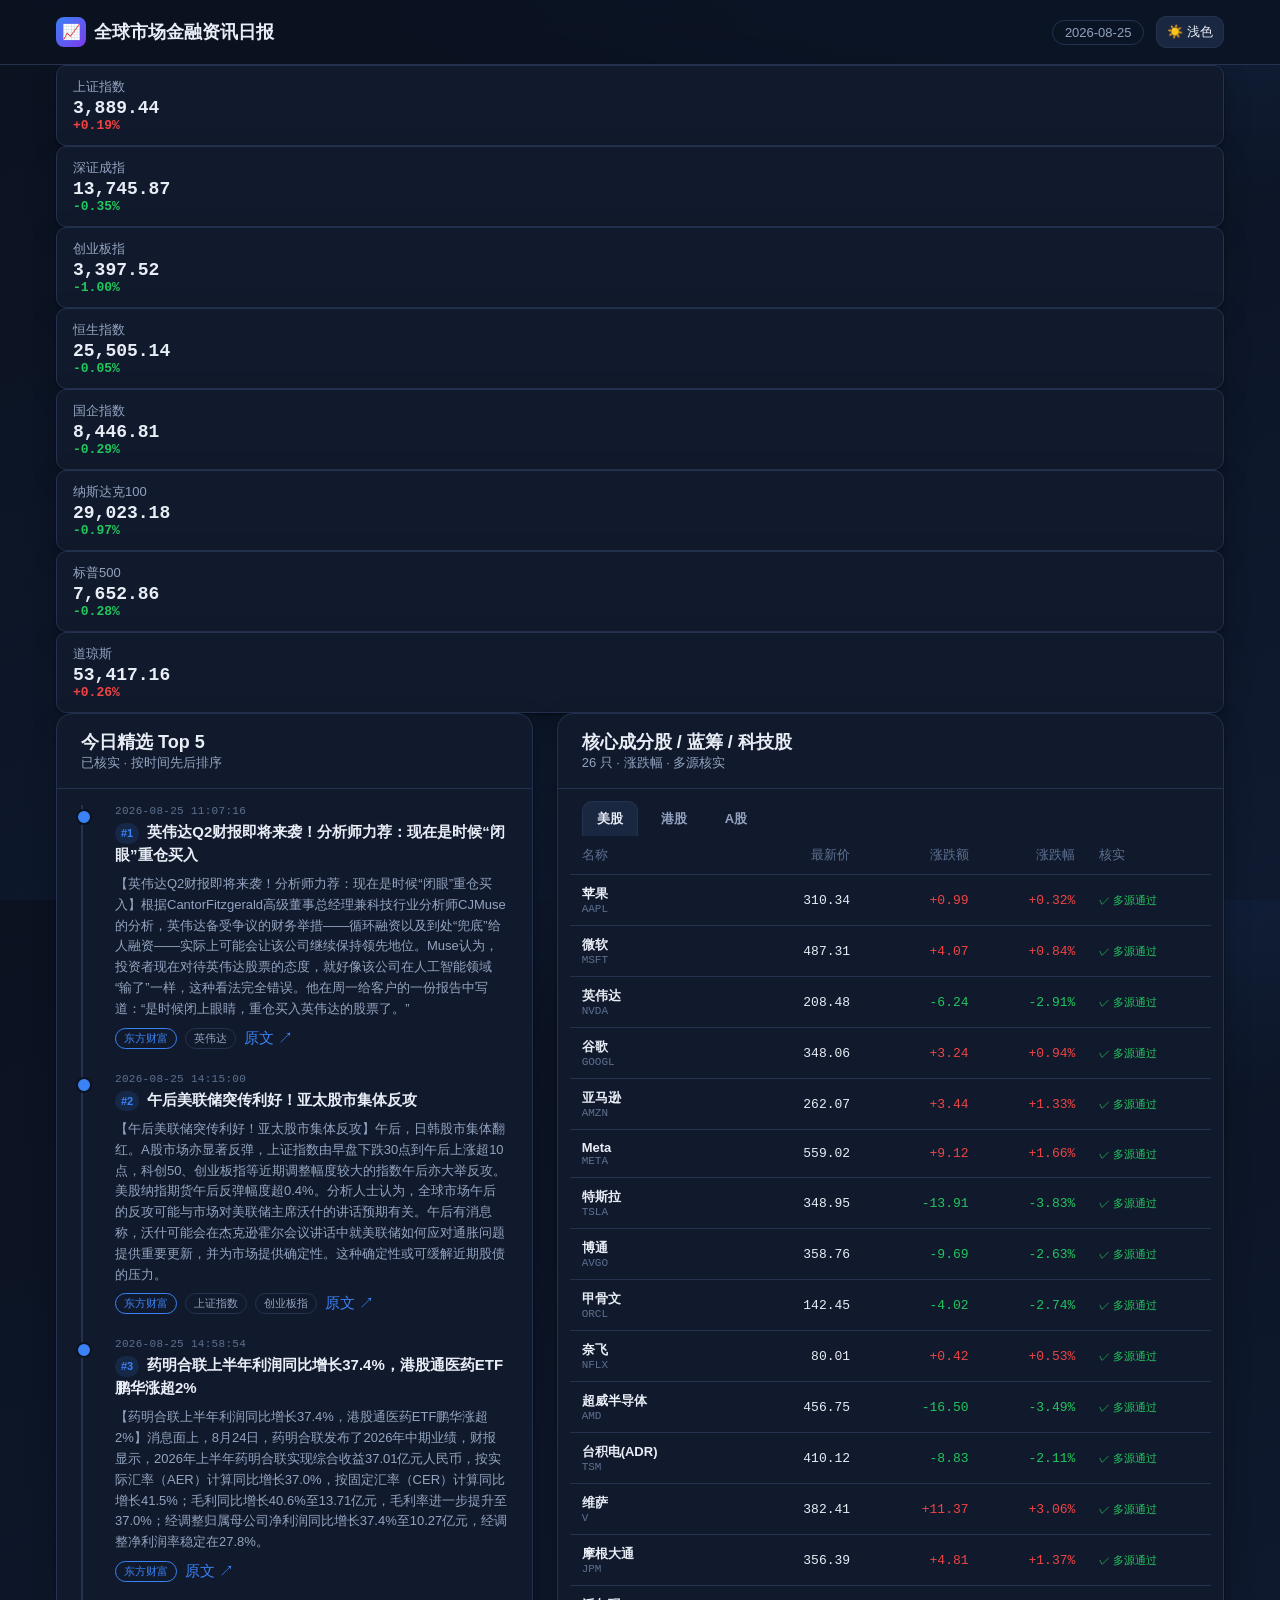
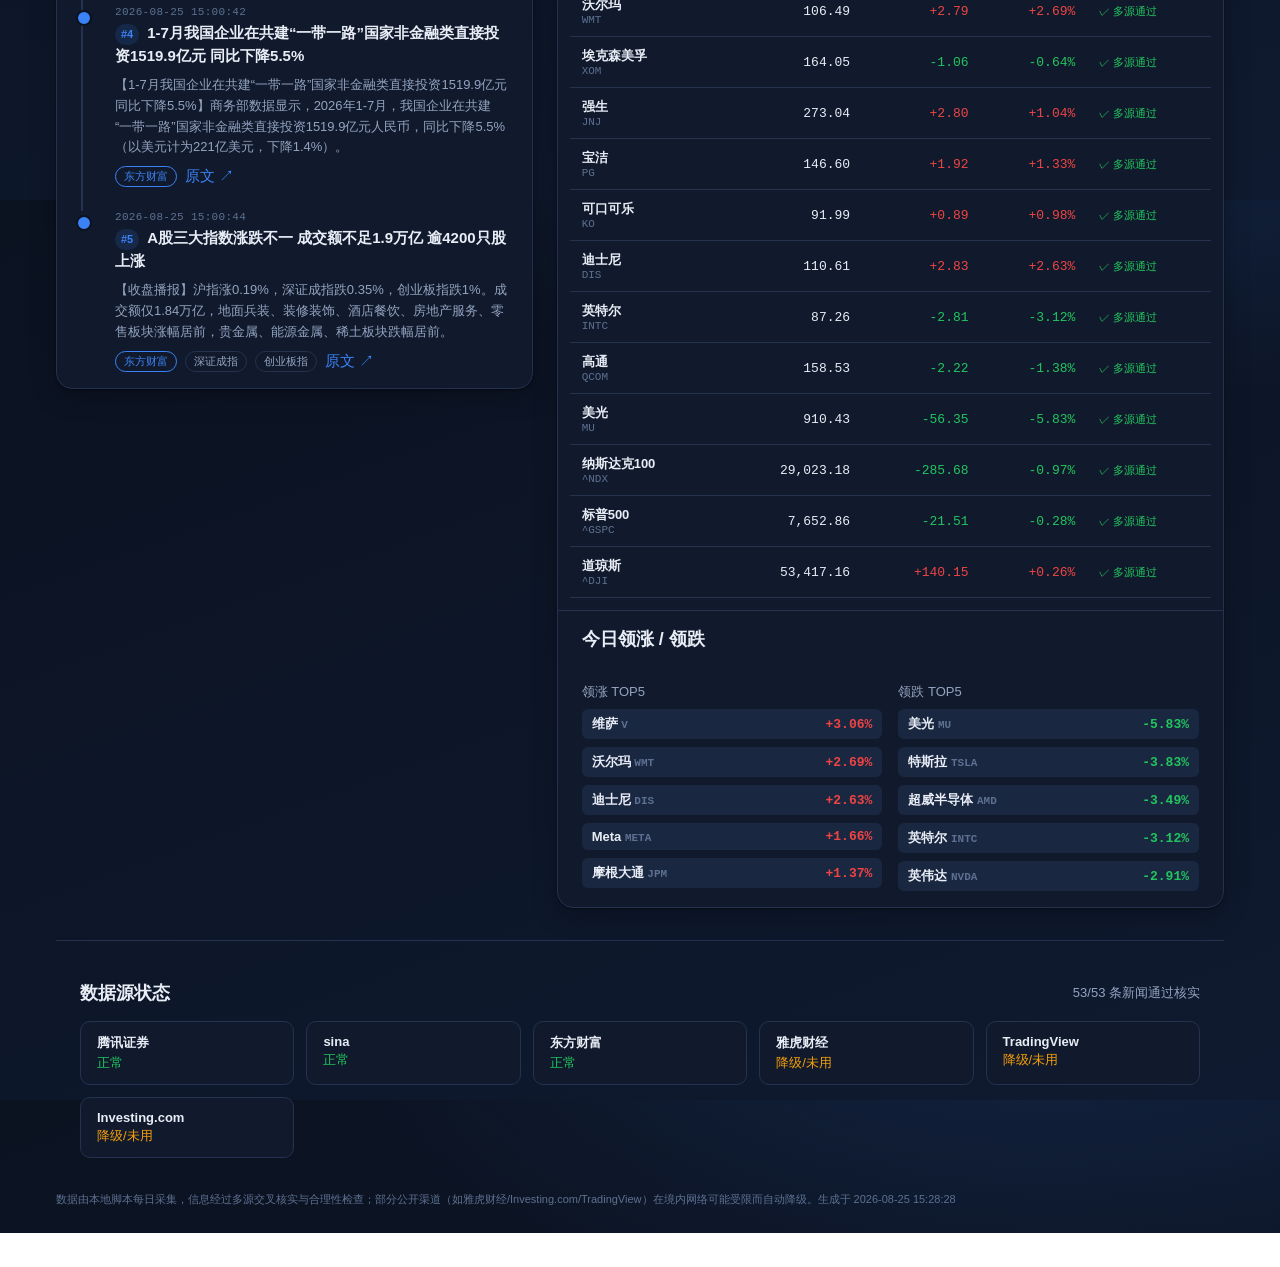
==== web/index.html @ fa8cbd52 "feat: 每日金融资讯采集网站（多源行情/新闻 + 交叉核实 + Top5 提炼 + 前端日报）" ====
<!DOCTYPE html>
<html lang="zh-CN">
<head>
<meta charset="UTF-8">
<meta name="viewport" content="width=device-width, initial-scale=1.0">
<title>全球市场金融资讯日报</title>
<link rel="stylesheet" href="css/design-tokens.css">
<link rel="stylesheet" href="css/styles.css">
</head>
<body data-theme="dark">

<header class="topbar">
  <div class="wrap topbar-inner">
    <div class="brand">
      <span class="logo">📈</span>
      <span>全球市场金融资讯日报</span>
    </div>
    <div class="topbar-right">
      <span class="date-chip" id="dateChip">加载中…</span>
      <button class="icon-btn" id="themeBtn" title="切换深浅色主题">🌙 / ☀️</button>
    </div>
  </div>
</header>

<main class="wrap">
  <!-- 指数横条 -->
  <section id="indicesStrip" aria-label="主要指数"></section>

  <div class="grid-main">
    <!-- 左：每日 Top5 时间线 -->
    <section class="card" id="top5Card">
      <div class="card-head">
        <div>
          <div class="card-title">今日精选 Top 5</div>
          <div class="card-sub">已核实 · 按时间先后排序</div>
        </div>
      </div>
      <div id="top5Body"><div class="loading"><div class="spinner"></div>加载中…</div></div>
    </section>

    <!-- 右：行情 -->
    <section class="card" id="quotesCard">
      <div class="card-head">
        <div>
          <div class="card-title">核心成分股 / 蓝筹 / 科技股</div>
          <div class="card-sub" id="quotesSub">涨跌幅 · 多源核实</div>
        </div>
      </div>
      <div class="tabs" id="marketTabs">
        <button class="tab active" data-market="us">美股</button>
        <button class="tab" data-market="hk">港股</button>
        <button class="tab" data-market="cn">A股</button>
      </div>
      <div class="table-wrap">
        <table>
          <thead>
            <tr>
              <th>名称</th><th class="num">最新价</th><th class="num">涨跌额</th>
              <th class="num">涨跌幅</th><th>核实</th>
            </tr>
          </thead>
          <tbody id="quotesBody">
            <tr><td colspan="5"><div class="loading"><div class="spinner"></div>加载中…</div></td></tr>
          </tbody>
        </table>
      </div>
      <div class="card-head" style="border-top:1px solid var(--color-border);border-bottom:none">
        <div class="card-title">今日领涨 / 领跌</div>
      </div>
      <div class="movers-grid" id="moversGrid"></div>
    </section>
  </div>

  <!-- 数据源状态 -->
  <footer class="footer">
    <div class="card-head" style="border-bottom:none">
      <div class="card-title">数据源状态</div>
      <div class="card-sub" id="sourceNote"></div>
    </div>
    <div class="src-grid" id="srcGrid" style="padding:0 var(--space-5) var(--space-4)"></div>
    <p class="foot-note" id="footNote"></p>
  </footer>
</main>

<script src="js/app.js"></script>
</body>
</html>
---- web/css/design-tokens.css ----
/* ============================================================
   Design Tokens — 金融资讯日报
   规范文档见项目根目录 design-tokens.md（唯一事实来源）。
   模板只引用变量，不写死颜色。
   ============================================================ */

:root {
  /* ---- 色板：深色数据面板（默认） ---- */
  --color-bg: #0b1220;            /* 页面背景 */
  --color-bg-grad-1: #0b1220;     /* 背景渐变起始 */
  --color-bg-grad-2: #0f1a30;     /* 背景渐变结束 */
  --color-surface: #111a2c;       /* 卡片表面 */
  --color-surface-2: #1a2740;     /* 卡片内嵌/表头 */
  --color-surface-3: #223355;     /* 悬停/选中 */
  --color-border: #243250;        /* 边框 */
  --color-border-strong: #31456e; /* 强调边框 */

  --color-text: #e8edf6;          /* 主文本 */
  --color-text-muted: #93a3c0;    /* 次要文本 */
  --color-text-faint: #5d7091;    /* 弱文本 */
  --color-text-on-accent: #ffffff;

  --color-accent: #3b82f6;        /* 品牌主色 */
  --color-accent-soft: rgba(59, 130, 246, 0.14);

  /* 涨跌色：遵循 A 股习惯（红涨绿跌） */
  --color-up: #ef4444;            /* 涨 */
  --color-up-soft: rgba(239, 68, 68, 0.12);
  --color-down: #22c55e;          /* 跌 */
  --color-down-soft: rgba(34, 197, 94, 0.12);
  --color-flat: #94a3b8;          /* 平 */

  --color-warn: #f59e0b;          /* 警示/待核 */
  --color-warn-soft: rgba(245, 158, 11, 0.12);
  --color-ok: #22c55e;            /* 通过 */
  --color-danger: #ef4444;        /* 失败 */

  /* ---- 字体 ---- */
  --font-sans: -apple-system, BlinkMacSystemFont, "PingFang SC",
               "Hiragino Sans GB", "Microsoft YaHei", "Segoe UI", Roboto, sans-serif;
  --font-mono: "SF Mono", "JetBrains Mono", "Fira Code", Menlo, Consolas, monospace;

  /* ---- 字号 ---- */
  --text-xs: 11px;
  --text-sm: 13px;
  --text-md: 15px;
  --text-lg: 18px;
  --text-xl: 24px;
  --text-2xl: 32px;

  /* ---- 间距 ---- */
  --space-1: 4px;
  --space-2: 8px;
  --space-3: 12px;
  --space-4: 16px;
  --space-5: 24px;
  --space-6: 32px;

  /* ---- 圆角 ---- */
  --radius-sm: 6px;
  --radius-md: 10px;
  --radius-lg: 16px;
  --radius-pill: 999px;

  /* ---- 阴影/动效 ---- */
  --shadow-card: 0 1px 2px rgba(0, 0, 0, 0.4), 0 8px 24px rgba(0, 0, 0, 0.25);
  --shadow-pop: 0 4px 12px rgba(0, 0, 0, 0.5);
  --transition: 0.18s ease;

  /* ---- 布局 ---- */
  --max-width: 1200px;
  --header-height: 64px;
}

/* ---- 浅色主题：通过 [data-theme="light"] 覆盖 ---- */
[data-theme="light"] {
  --color-bg: #f3f5f9;
  --color-bg-grad-1: #f3f5f9;
  --color-bg-grad-2: #e8edf6;
  --color-surface: #ffffff;
  --color-surface-2: #f0f3f9;
  --color-surface-3: #e4eaf4;
  --color-border: #dbe2ee;
  --color-border-strong: #c2cde0;
  --color-text: #17233d;
  --color-text-muted: #55637f;
  --color-text-faint: #8b98b3;
  --color-accent: #2563eb;
  --color-accent-soft: rgba(37, 99, 235, 0.1);
  --shadow-card: 0 1px 2px rgba(20, 30, 60, 0.06), 0 8px 24px rgba(20, 30, 60, 0.08);
  --shadow-pop: 0 4px 12px rgba(20, 30, 60, 0.12);
}
---- web/css/styles.css ----
/* 布局与组件样式：只引用 design-tokens.css 的变量 */

* { box-sizing: border-box; margin: 0; padding: 0; }

html, body { height: 100%; }

body {
  font-family: var(--font-sans);
  font-size: var(--text-md);
  color: var(--color-text);
  background:
    radial-gradient(1200px 500px at 80% -10%, var(--color-accent-soft), transparent 60%),
    linear-gradient(160deg, var(--color-bg-grad-1), var(--color-bg-grad-2));
  min-height: 100vh;
  transition: background var(--transition), color var(--transition);
}

a { color: var(--color-accent); text-decoration: none; }
a:hover { text-decoration: underline; }

.wrap { max-width: var(--max-width); margin: 0 auto; padding: 0 var(--space-4); }

/* ---------- 顶栏 ---------- */
.topbar {
  position: sticky; top: 0; z-index: 20;
  backdrop-filter: blur(12px);
  background: color-mix(in srgb, var(--color-bg) 78%, transparent);
  border-bottom: 1px solid var(--color-border);
}
.topbar-inner {
  height: var(--header-height);
  display: flex; align-items: center; gap: var(--space-4);
}
.brand { display: flex; align-items: center; gap: var(--space-2); font-weight: 700; font-size: var(--text-lg); }
.brand .logo {
  width: 30px; height: 30px; border-radius: 8px;
  background: linear-gradient(135deg, var(--color-accent), #7c3aed);
  display: grid; place-items: center; color: #fff; font-size: 15px;
}
.topbar-right { margin-left: auto; display: flex; align-items: center; gap: var(--space-3); }
.date-chip {
  font-size: var(--text-sm); color: var(--color-text-muted);
  border: 1px solid var(--color-border); border-radius: var(--radius-pill);
  padding: 4px 12px;
}
.icon-btn {
  background: var(--color-surface-2); border: 1px solid var(--color-border);
  color: var(--color-text); border-radius: var(--radius-md);
  padding: 6px 10px; cursor: pointer; font-size: var(--text-sm);
  transition: all var(--transition);
}
.icon-btn:hover { background: var(--color-surface-3); }

/* ---------- 指数横条 ---------- */
.indices {
  display: grid; grid-template-columns: repeat(auto-fit, minmax(150px, 1fr));
  gap: var(--space-3); margin: var(--space-5) 0 var(--space-4);
}
.index-card {
  background: var(--color-surface); border: 1px solid var(--color-border);
  border-radius: var(--radius-md); padding: var(--space-3) var(--space-4);
  box-shadow: var(--shadow-card);
}
.index-card .name { font-size: var(--text-sm); color: var(--color-text-muted); }
.index-card .val { font-size: var(--text-lg); font-weight: 700; font-family: var(--font-mono); margin-top: 2px; }
.index-card .pct { font-size: var(--text-sm); font-family: var(--font-mono); font-weight: 600; }

/* ---------- 主网格 ---------- */
.grid-main {
  display: grid; grid-template-columns: minmax(0, 5fr) minmax(0, 7fr);
  gap: var(--space-5); align-items: start;
}
@media (max-width: 900px) { .grid-main { grid-template-columns: 1fr; } }

.card {
  background: var(--color-surface); border: 1px solid var(--color-border);
  border-radius: var(--radius-lg); box-shadow: var(--shadow-card);
  overflow: hidden;
}
.card-head {
  display: flex; align-items: center; justify-content: space-between;
  padding: var(--space-4) var(--space-5); border-bottom: 1px solid var(--color-border);
}
.card-title { font-size: var(--text-lg); font-weight: 700; }
.card-sub { font-size: var(--text-sm); color: var(--color-text-muted); }

/* ---------- Top5 时间线 ---------- */
.timeline { padding: var(--space-4) var(--space-5); display: flex; flex-direction: column; }
.tl-item {
  position: relative; padding: 0 0 var(--space-5) var(--space-6);
  border-left: 2px solid var(--color-border);
}
.tl-item:last-child { border-left-color: transparent; padding-bottom: 0; }
.tl-item::before {
  content: ""; position: absolute; left: -7px; top: 4px;
  width: 12px; height: 12px; border-radius: 50%;
  background: var(--color-accent); border: 2px solid var(--color-bg);
}
.tl-item .tl-time {
  font-family: var(--font-mono); font-size: var(--text-xs);
  color: var(--color-text-faint); letter-spacing: 0.3px;
}
.tl-item .tl-rank {
  display: inline-block; min-width: 22px; text-align: center;
  background: var(--color-accent-soft); color: var(--color-accent);
  border-radius: var(--radius-pill); font-size: var(--text-xs); font-weight: 700;
  padding: 2px 6px; margin-right: var(--space-2);
}
.tl-item h3 { font-size: var(--text-md); margin: var(--space-1) 0 var(--space-2); line-height: 1.5; }
.tl-item p { font-size: var(--text-sm); color: var(--color-text-muted); line-height: 1.6; }
.tl-meta { margin-top: var(--space-2); display: flex; flex-wrap: wrap; gap: var(--space-2); align-items: center; }
.tag {
  font-size: var(--text-xs); border-radius: var(--radius-pill);
  padding: 2px 8px; border: 1px solid var(--color-border); color: var(--color-text-muted);
}
.tag.src { color: var(--color-accent); border-color: var(--color-accent); }

/* ---------- 行情表 ---------- */
.tabs { display: flex; gap: var(--space-2); padding: var(--space-3) var(--space-5) 0; }
.tab {
  background: transparent; border: none; color: var(--color-text-muted);
  font-size: var(--text-sm); padding: 8px 14px; cursor: pointer;
  border-radius: var(--radius-md) var(--radius-md) 0 0; font-weight: 600;
  border: 1px solid transparent; border-bottom: none;
}
.tab.active { background: var(--color-surface-2); color: var(--color-text); border-color: var(--color-border); }
.table-wrap { overflow-x: auto; padding: 0 var(--space-3) var(--space-3); }
table { width: 100%; border-collapse: collapse; font-size: var(--text-sm); }
th {
  text-align: left; color: var(--color-text-faint); font-weight: 500;
  padding: 10px var(--space-3); border-bottom: 1px solid var(--color-border);
  white-space: nowrap;
}
td { padding: 10px var(--space-3); border-bottom: 1px solid var(--color-border); white-space: nowrap; }
tr:hover td { background: var(--color-surface-2); }
td.num, th.num { text-align: right; font-family: var(--font-mono); }
.stock-name { font-weight: 600; }
.stock-sym { color: var(--color-text-faint); font-size: var(--text-xs); font-family: var(--font-mono); }
.pct-up { color: var(--color-up); }
.pct-down { color: var(--color-down); }
.pct-flat { color: var(--color-flat); }
.badge-verified { color: var(--color-ok); font-size: var(--text-xs); }
.badge-single { color: var(--color-warn); font-size: var(--text-xs); }

/* ---------- 涨跌幅榜 ---------- */
.movers-grid {
  display: grid; grid-template-columns: 1fr 1fr; gap: var(--space-4);
  padding: var(--space-4) var(--space-5);
}
@media (max-width: 900px) { .movers-grid { grid-template-columns: 1fr; } }
.mover-list { display: flex; flex-direction: column; gap: var(--space-2); }
.mover {
  display: flex; justify-content: space-between; align-items: center;
  font-size: var(--text-sm); padding: 6px 10px; border-radius: var(--radius-sm);
  background: var(--color-surface-2);
}
.mover .m-name { font-weight: 600; }
.mover .m-val { font-family: var(--font-mono); font-weight: 700; }

/* ---------- 数据源状态 ---------- */
.footer {
  margin-top: var(--space-6); padding: var(--space-5) 0;
  border-top: 1px solid var(--color-border);
}
.src-grid { display: grid; grid-template-columns: repeat(auto-fit, minmax(200px, 1fr)); gap: var(--space-3); }
.src-card {
  background: var(--color-surface); border: 1px solid var(--color-border);
  border-radius: var(--radius-md); padding: var(--space-3) var(--space-4);
}
.src-card .s-name { font-weight: 700; font-size: var(--text-sm); }
.src-card .s-status { font-size: var(--text-sm); margin-top: 2px; }
.ok { color: var(--color-ok); }
.err { color: var(--color-danger); }
.deg { color: var(--color-warn); }
.foot-note { margin-top: var(--space-4); font-size: var(--text-xs); color: var(--color-text-faint); line-height: 1.7; }

/* ---------- 状态/空态 ---------- */
.loading, .empty { text-align: center; padding: var(--space-6); color: var(--color-text-muted); }
.spinner {
  width: 26px; height: 26px; margin: 0 auto var(--space-3);
  border: 3px solid var(--color-border); border-top-color: var(--color-accent);
  border-radius: 50%; animation: spin 0.8s linear infinite;
}
@keyframes spin { to { transform: rotate(360deg); } }

.hidden { display: none !important; }
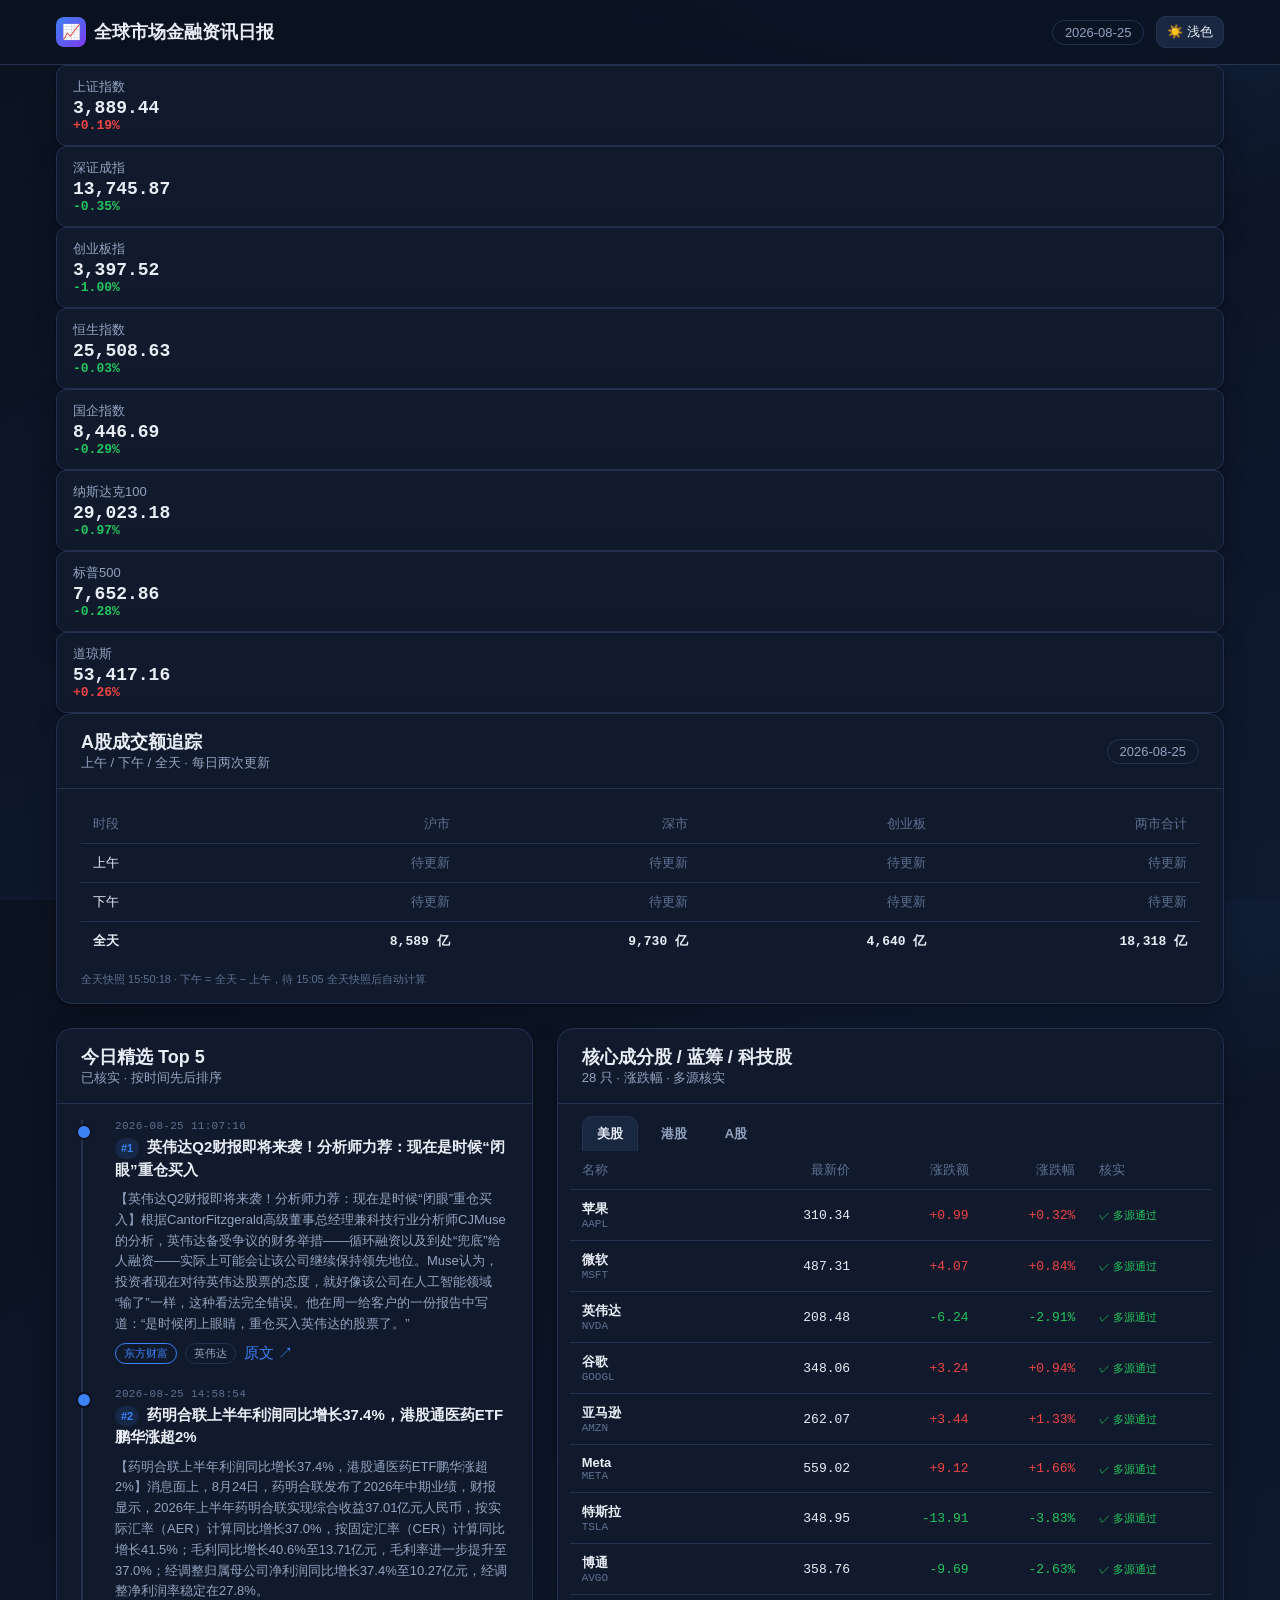
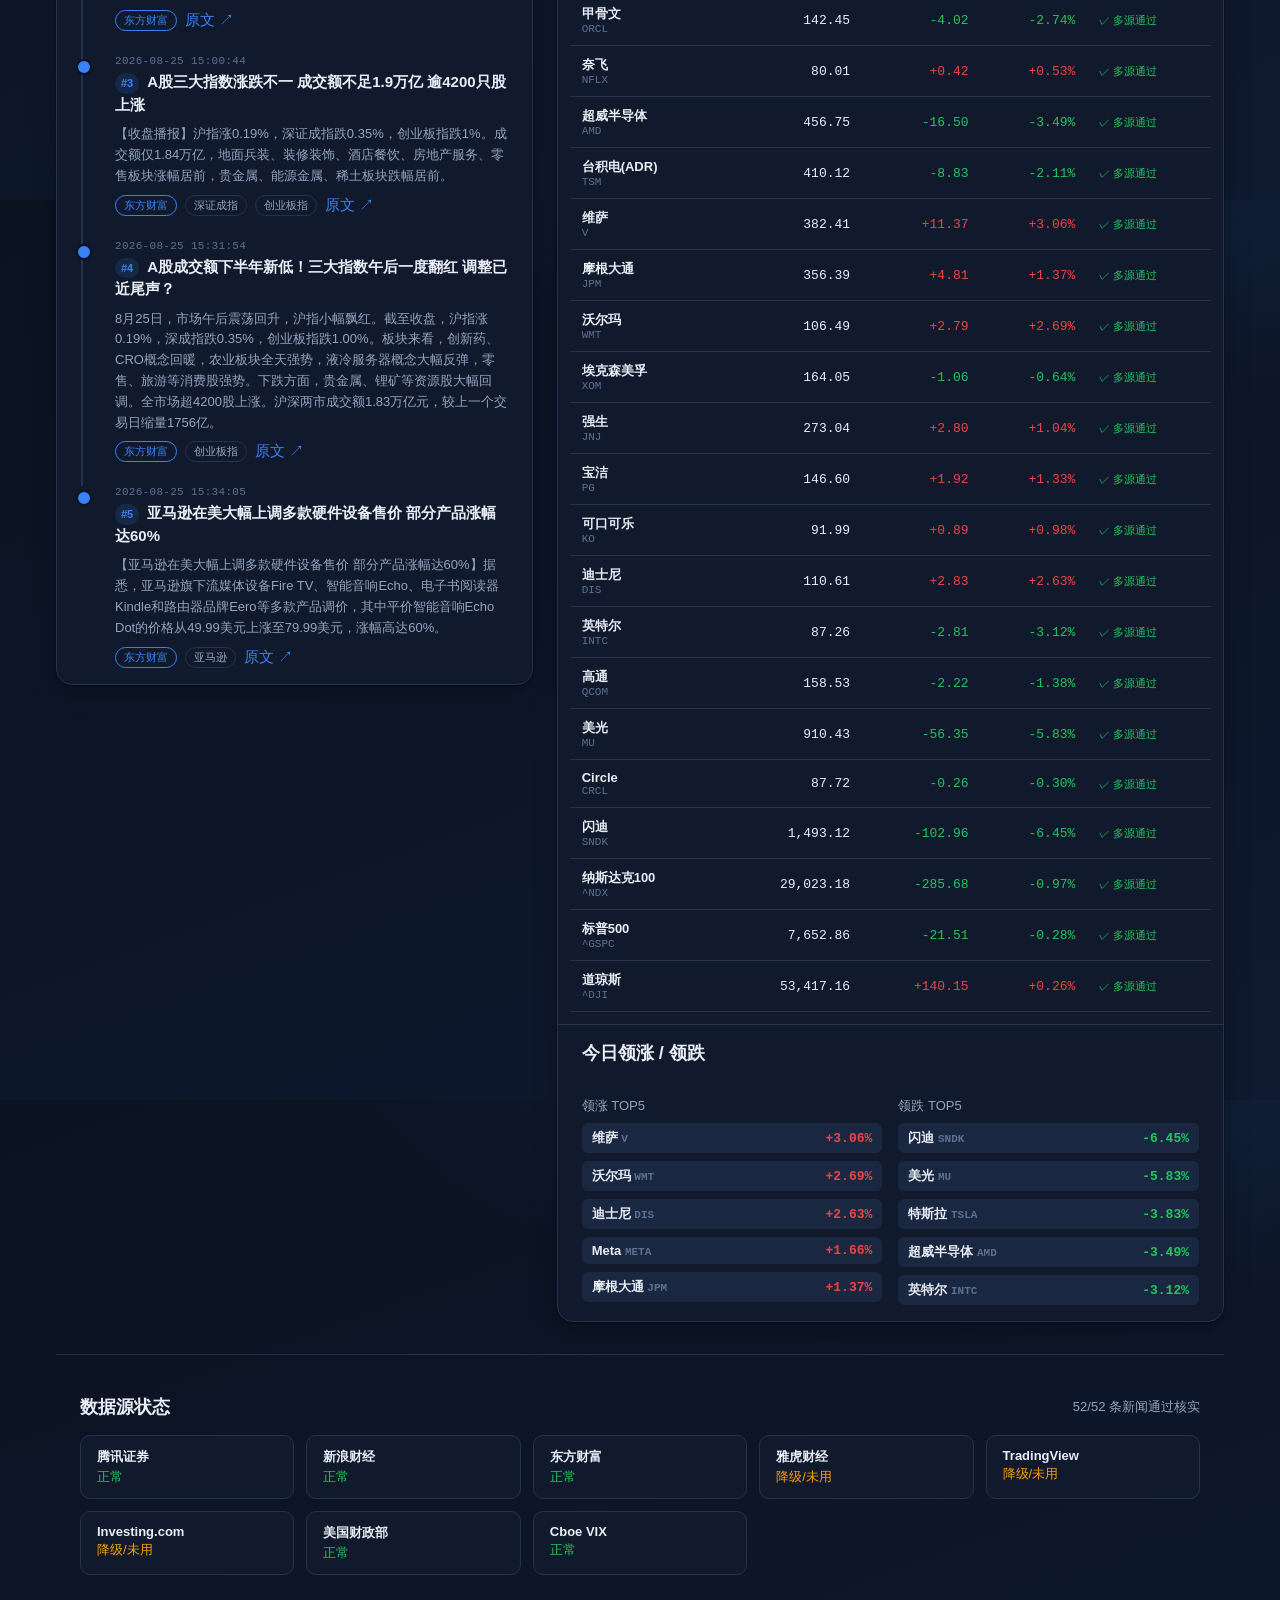
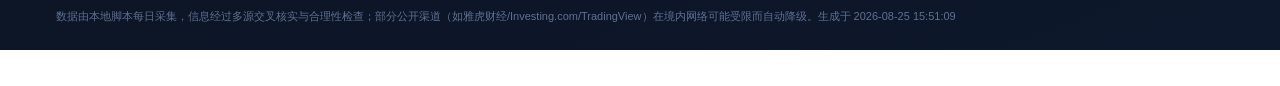
==== commit ff12c646: "feat: A股成交额追踪（上午/下午/全天，每日两次）+ 宏观美债/VIX 与 K线历史 - 成交额追踪：新浪指数成交额，沪/深/创业板/两市，11:35 上午快照 + 15:05 全天快照，下午=" ====
--- a/web/index.html
+++ b/web/index.html
@@ -25,6 +25,18 @@
 <main class="wrap">
   <!-- 指数横条 -->
   <section id="indicesStrip" aria-label="主要指数"></section>
+
+  <!-- A股成交额追踪 -->
+  <section class="card volume-card" id="volumeCard" aria-label="A股成交额追踪">
+    <div class="card-head">
+      <div>
+        <div class="card-title">A股成交额追踪</div>
+        <div class="card-sub" id="volumeSub">上午 / 下午 / 全天 · 每日两次更新</div>
+      </div>
+      <span class="date-chip" id="volumeDateChip">--</span>
+    </div>
+    <div id="volumeBody"><div class="loading"><div class="spinner"></div>加载中…</div></div>
+  </section>
 
   <div class="grid-main">
     <!-- 左：每日 Top5 时间线 -->
--- a/web/css/design-tokens.css
+++ b/web/css/design-tokens.css
@@ -22,6 +22,12 @@
 
   --color-accent: #3b82f6;        /* 品牌主色 */
   --color-accent-soft: rgba(59, 130, 246, 0.14);
+
+  /* 时段色（A股成交额追踪：上午/下午） */
+  --color-morning: #3b82f6;       /* 上午 */
+  --color-morning-soft: rgba(59, 130, 246, 0.16);
+  --color-afternoon: #8b5cf6;     /* 下午 */
+  --color-afternoon-soft: rgba(139, 92, 246, 0.18);
 
   /* 涨跌色：遵循 A 股习惯（红涨绿跌） */
   --color-up: #ef4444;            /* 涨 */
--- a/web/css/styles.css
+++ b/web/css/styles.css
@@ -184,3 +184,26 @@
 @keyframes spin { to { transform: rotate(360deg); } }
 
 .hidden { display: none !important; }
+
+/* ---------- A股成交额追踪 ---------- */
+.volume-card { margin-bottom: var(--space-5); }
+.vol-grid { padding: var(--space-4) var(--space-5); }
+.vol-table { width: 100%; border-collapse: collapse; font-size: var(--text-sm); }
+.vol-table th { text-align: right; }
+.vol-table th:first-child, .vol-table td:first-child { text-align: left; }
+.vol-table tr:last-child td { border-bottom: none; }
+.vol-total td { font-weight: 700; }
+.vol-null { color: var(--color-text-faint); }
+.vol-bar-wrap { margin-top: var(--space-4); }
+.vol-bar-label { display: flex; justify-content: space-between; font-size: var(--text-xs); color: var(--color-text-muted); margin-bottom: var(--space-2); }
+.vol-bar {
+  height: 16px; border-radius: var(--radius-pill); overflow: hidden;
+  display: flex; background: var(--color-surface-2); border: 1px solid var(--color-border);
+}
+.vol-bar .seg-morning { background: var(--color-morning); }
+.vol-bar .seg-afternoon { background: var(--color-afternoon); }
+.vol-legend { display: flex; gap: var(--space-4); margin-top: var(--space-3); font-size: var(--text-xs); color: var(--color-text-muted); }
+.vol-legend .dot { display: inline-block; width: 10px; height: 10px; border-radius: 3px; margin-right: 4px; vertical-align: -1px; }
+.dot.morning { background: var(--color-morning); }
+.dot.afternoon { background: var(--color-afternoon); }
+.vol-update-note { margin-top: var(--space-3); font-size: var(--text-xs); color: var(--color-text-faint); }
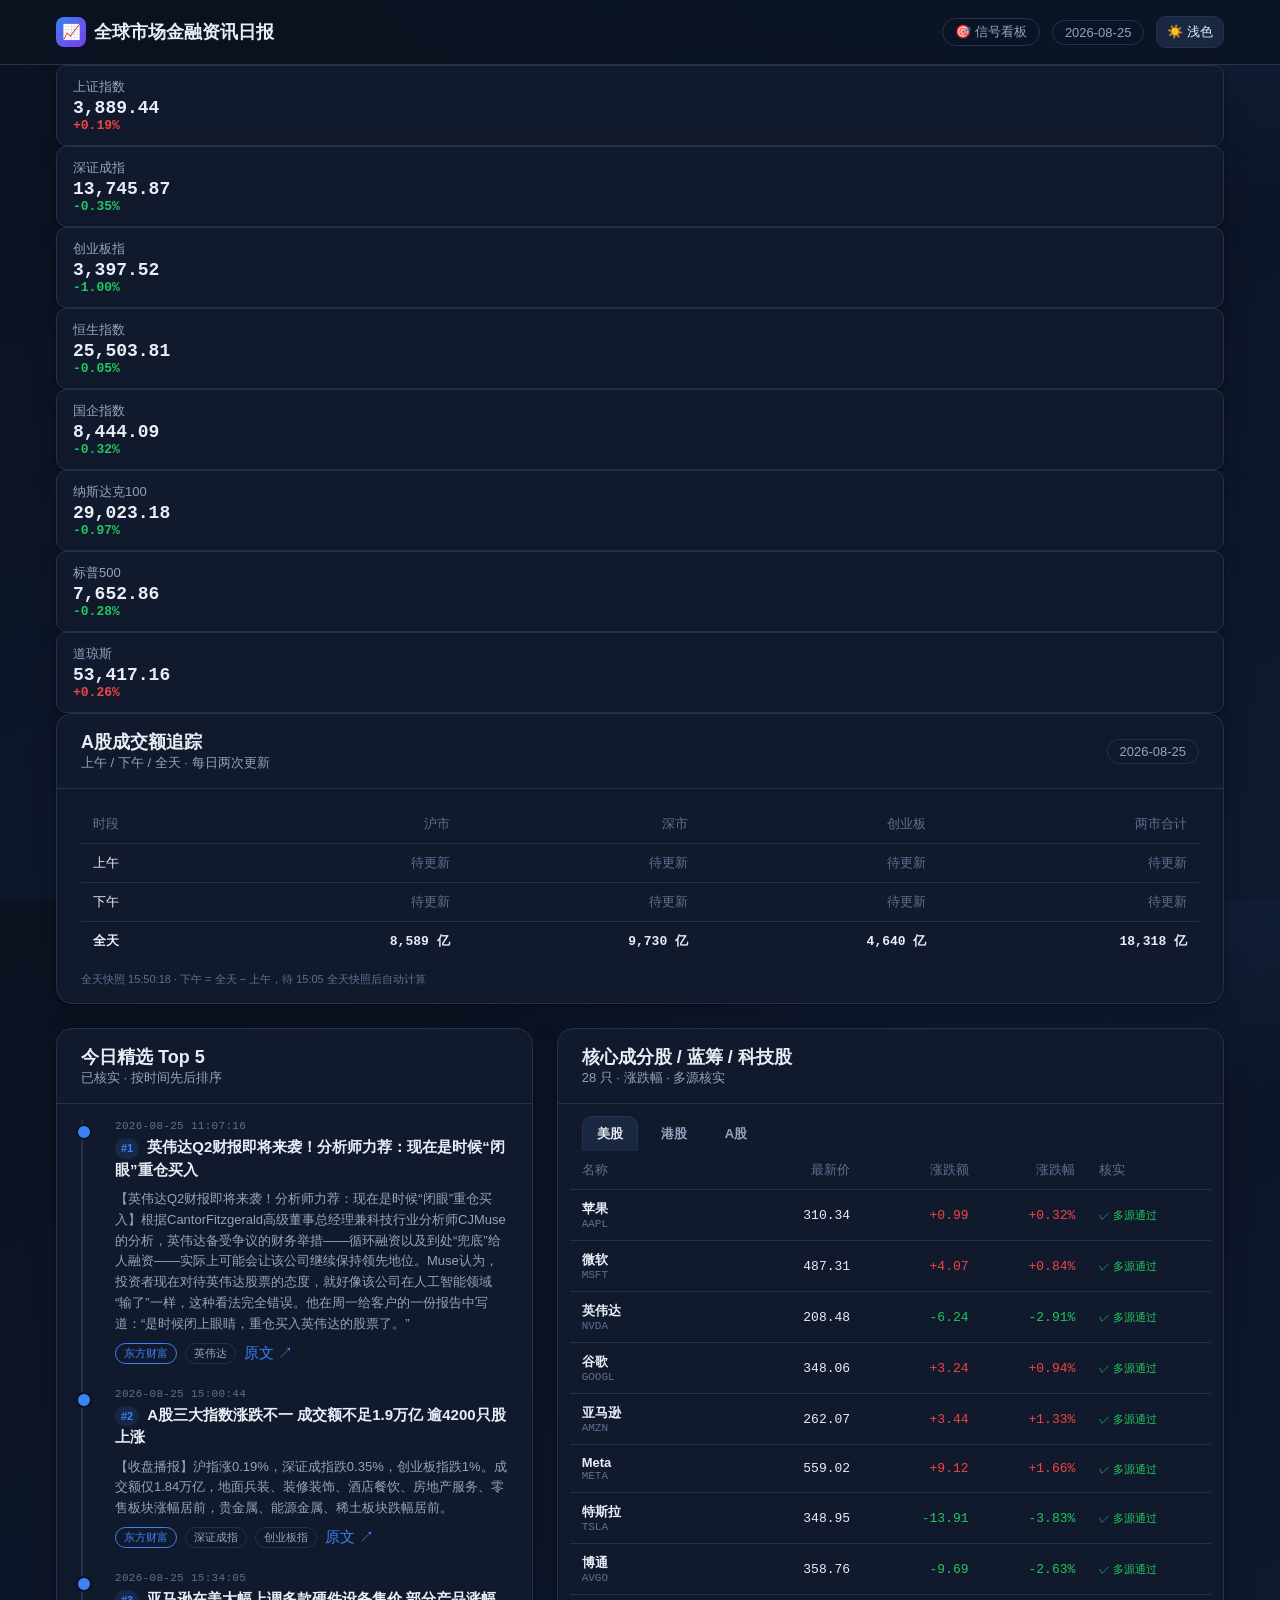
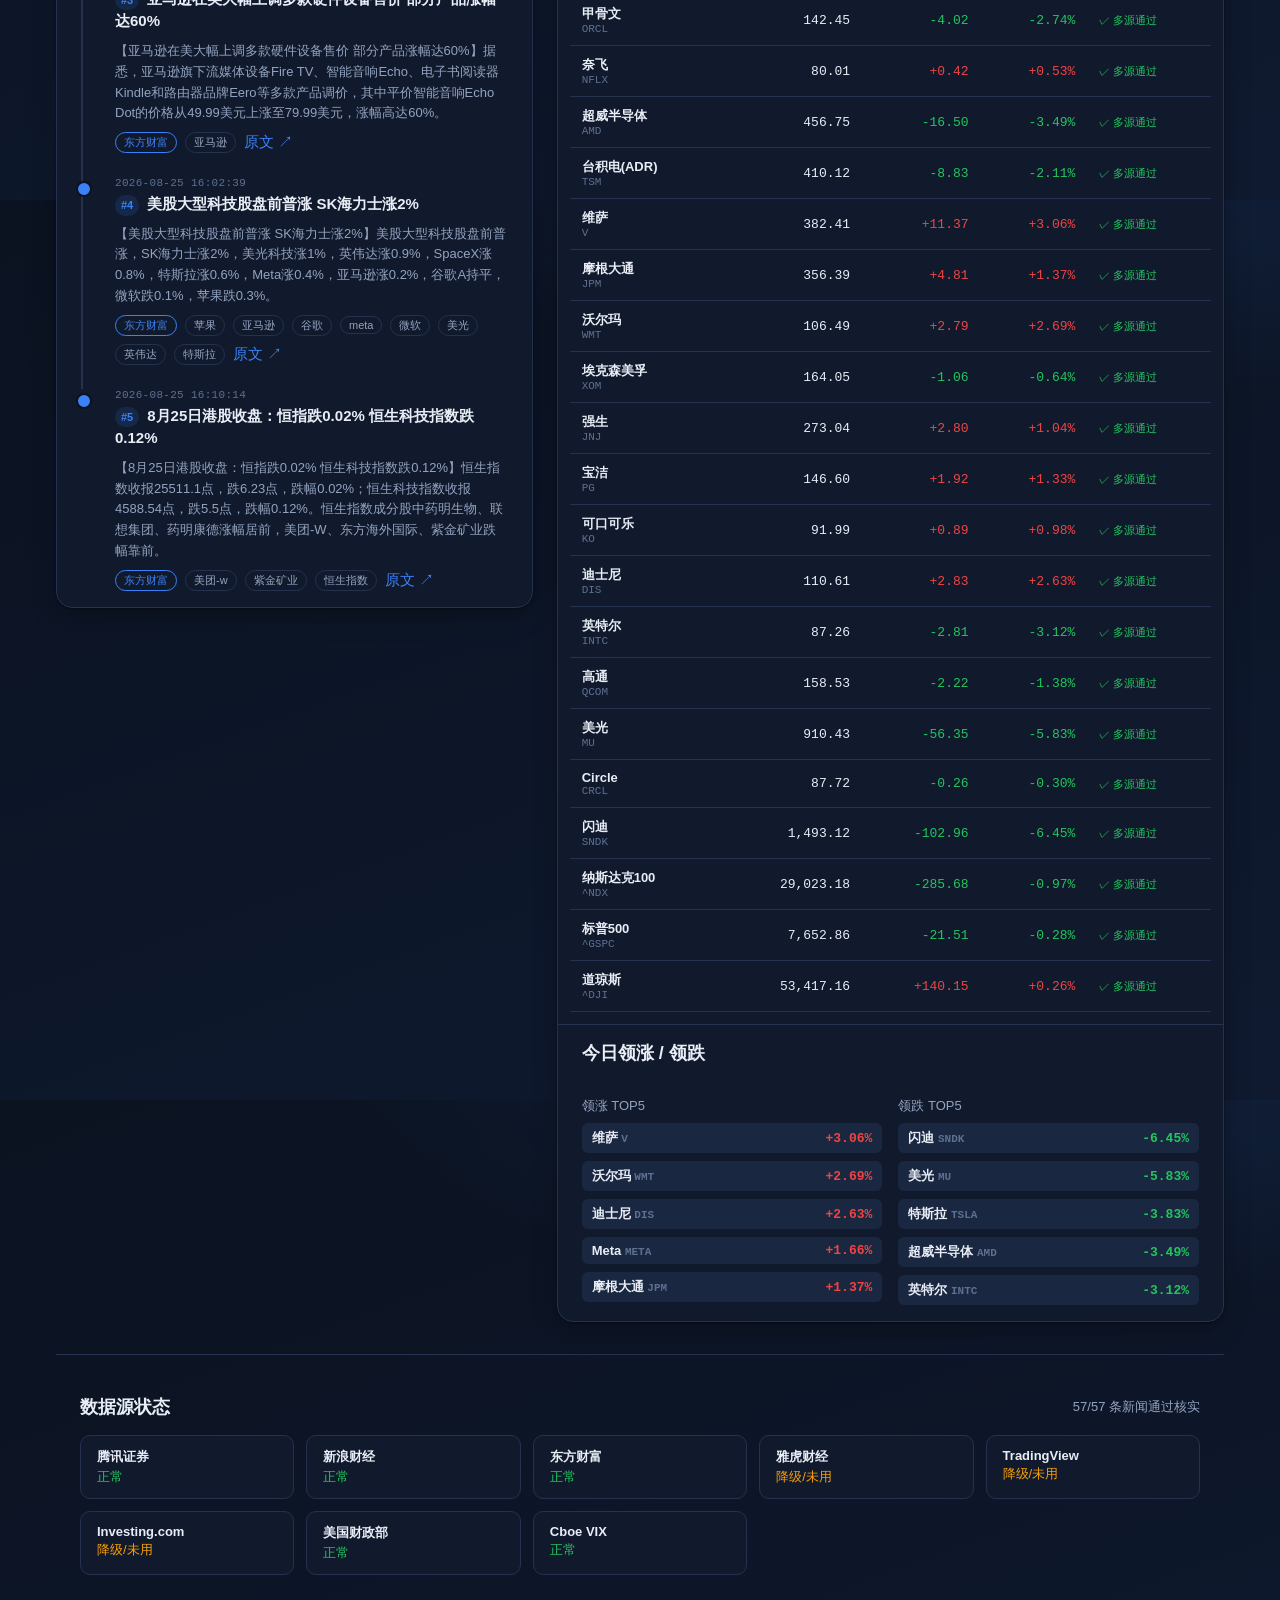
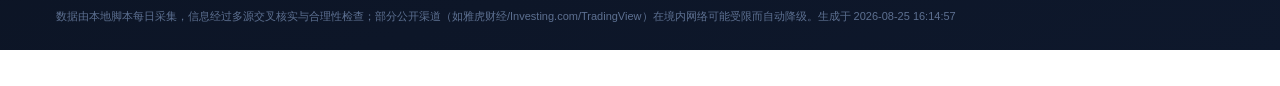
==== commit c5b93866: "chore: 信号看板导航与样式打磨" ====
--- a/web/index.html
+++ b/web/index.html
@@ -2,6 +2,9 @@
 <html lang="zh-CN">
 <head>
 <meta charset="UTF-8">
+<meta http-equiv="Cache-Control" content="no-store, no-cache, must-revalidate">
+<meta http-equiv="Pragma" content="no-cache">
+<meta http-equiv="Expires" content="0">
 <meta name="viewport" content="width=device-width, initial-scale=1.0">
 <title>全球市场金融资讯日报</title>
 <link rel="stylesheet" href="css/design-tokens.css">
@@ -16,6 +19,7 @@
       <span>全球市场金融资讯日报</span>
     </div>
     <div class="topbar-right">
+      <a class="nav-link" href="dashboard.html">🎯 信号看板</a>
       <span class="date-chip" id="dateChip">加载中…</span>
       <button class="icon-btn" id="themeBtn" title="切换深浅色主题">🌙 / ☀️</button>
     </div>
--- a/web/css/styles.css
+++ b/web/css/styles.css
@@ -50,6 +50,13 @@
   transition: all var(--transition);
 }
 .icon-btn:hover { background: var(--color-surface-3); }
+
+.nav-link {
+  font-size: var(--text-sm); color: var(--color-text-muted);
+  border: 1px solid var(--color-border); border-radius: var(--radius-pill);
+  padding: 4px 12px; transition: all var(--transition);
+}
+.nav-link:hover { color: var(--color-accent); border-color: var(--color-accent); text-decoration: none; }
 
 /* ---------- 指数横条 ---------- */
 .indices {
